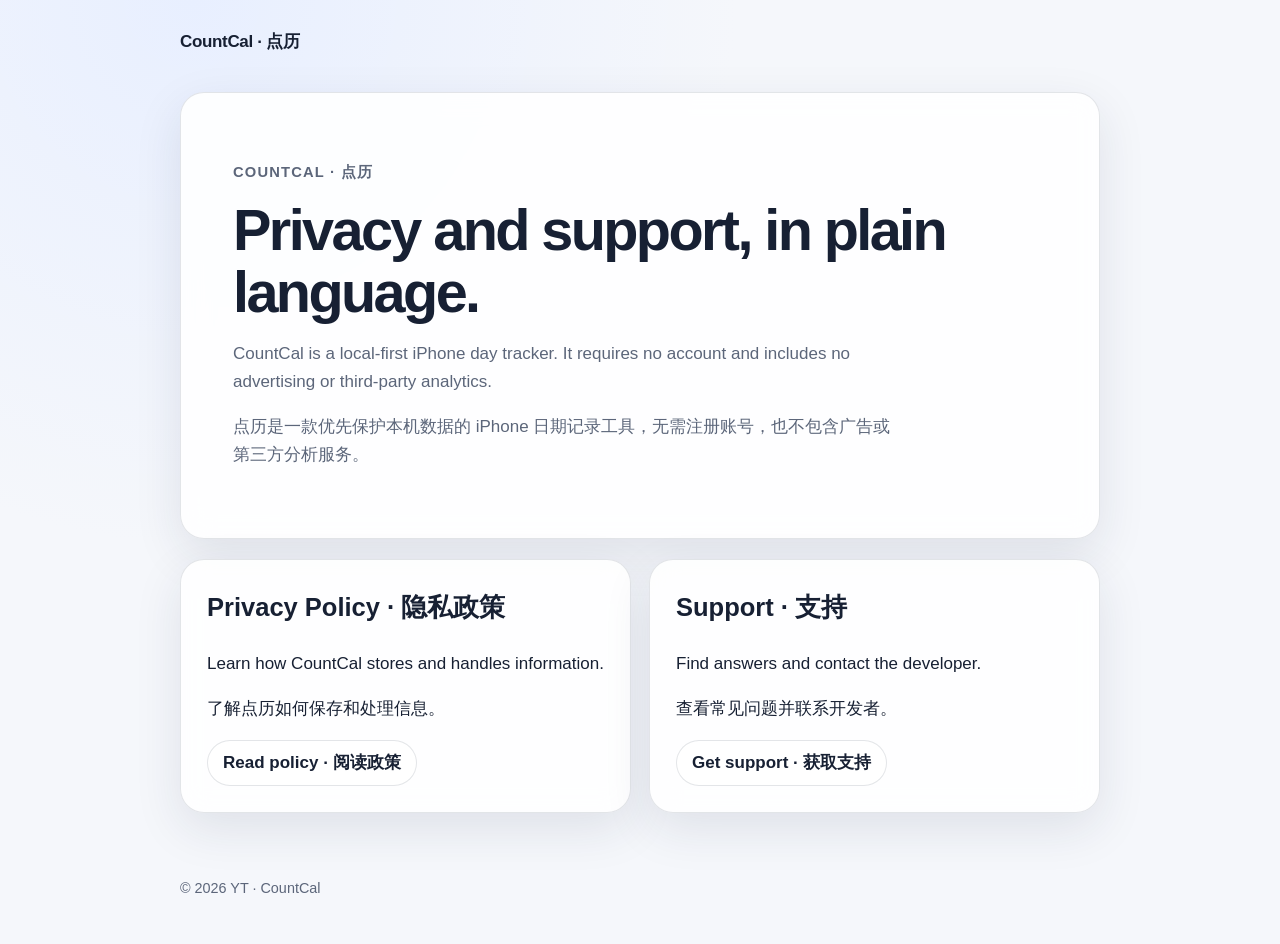
==== index.html @ 4b4889ae "Add CountCal privacy and support site" ====
<!doctype html>
<html lang="en">
<head>
  <meta charset="utf-8">
  <meta name="viewport" content="width=device-width, initial-scale=1">
  <meta name="description" content="CountCal privacy policy and support information.">
  <meta name="robots" content="index,follow">
  <title>CountCal · Privacy &amp; Support</title>
  <link rel="stylesheet" href="./styles.css">
</head>
<body>
  <header class="shell">
    <a class="brand" href="./">CountCal · 点历</a>
  </header>
  <main class="shell">
    <section class="hero">
      <p class="eyebrow">CountCal · 点历</p>
      <h1>Privacy and support, in plain language.</h1>
      <p>CountCal is a local-first iPhone day tracker. It requires no account and includes no advertising or third-party analytics.</p>
      <p lang="zh-Hans">点历是一款优先保护本机数据的 iPhone 日期记录工具，无需注册账号，也不包含广告或第三方分析服务。</p>
    </section>
    <section class="grid" aria-label="Site pages">
      <article class="card">
        <h2>Privacy Policy · 隐私政策</h2>
        <p>Learn how CountCal stores and handles information.</p>
        <p lang="zh-Hans">了解点历如何保存和处理信息。</p>
        <a class="button" href="./privacy/">Read policy · 阅读政策</a>
      </article>
      <article class="card">
        <h2>Support · 支持</h2>
        <p>Find answers and contact the developer.</p>
        <p lang="zh-Hans">查看常见问题并联系开发者。</p>
        <a class="button" href="./support/">Get support · 获取支持</a>
      </article>
    </section>
  </main>
  <footer class="shell">© 2026 YT · CountCal</footer>
</body>
</html>
---- styles.css ----
:root {
  color-scheme: light dark;
  --background: #f5f7fb;
  --surface: rgba(255, 255, 255, 0.88);
  --text: #172033;
  --muted: #5c667a;
  --border: rgba(31, 42, 68, 0.12);
  --accent: #3167d5;
  --accent-soft: #e8efff;
  --shadow: 0 16px 48px rgba(31, 42, 68, 0.1);
}

@media (prefers-color-scheme: dark) {
  :root {
    --background: #0f1420;
    --surface: rgba(24, 31, 47, 0.9);
    --text: #f4f6fb;
    --muted: #aeb8ca;
    --border: rgba(255, 255, 255, 0.11);
    --accent: #8aafff;
    --accent-soft: #1f315a;
    --shadow: 0 18px 56px rgba(0, 0, 0, 0.28);
  }
}

* { box-sizing: border-box; }

html { scroll-behavior: smooth; }

body {
  margin: 0;
  background:
    radial-gradient(circle at 15% 0%, var(--accent-soft), transparent 34rem),
    var(--background);
  color: var(--text);
  font-family: -apple-system, BlinkMacSystemFont, "Segoe UI", sans-serif;
  font-size: 17px;
  line-height: 1.65;
}

a { color: var(--accent); }

a:focus-visible {
  outline: 3px solid var(--accent);
  outline-offset: 3px;
  border-radius: 4px;
}

.shell {
  width: min(920px, calc(100% - 32px));
  margin: 0 auto;
}

header {
  padding: 28px 0 18px;
}

.brand {
  color: var(--text);
  font-weight: 760;
  letter-spacing: -0.02em;
  text-decoration: none;
}

nav {
  display: flex;
  flex-wrap: wrap;
  gap: 10px;
  margin-top: 18px;
}

nav a,
.button {
  display: inline-flex;
  align-items: center;
  min-height: 44px;
  padding: 8px 15px;
  border: 1px solid var(--border);
  border-radius: 999px;
  background: var(--surface);
  color: var(--text);
  font-weight: 650;
  text-decoration: none;
}

nav a:hover,
.button:hover { border-color: var(--accent); }

main { padding: 18px 0 64px; }

.hero,
.document,
.card {
  border: 1px solid var(--border);
  border-radius: 24px;
  background: var(--surface);
  box-shadow: var(--shadow);
  backdrop-filter: blur(14px);
}

.hero,
.document { padding: clamp(24px, 5vw, 52px); }

.hero h1,
.document h1 {
  margin: 0 0 12px;
  font-size: clamp(2rem, 6vw, 3.6rem);
  line-height: 1.08;
  letter-spacing: -0.045em;
}

.hero p { max-width: 660px; color: var(--muted); }

.grid {
  display: grid;
  grid-template-columns: repeat(2, minmax(0, 1fr));
  gap: 18px;
  margin-top: 20px;
}

.card { padding: 26px; }

.card h2 { margin-top: 0; }

.eyebrow,
.meta {
  color: var(--muted);
  font-size: 0.92rem;
}

.eyebrow {
  font-weight: 750;
  letter-spacing: 0.08em;
  text-transform: uppercase;
}

.document + .document { margin-top: 22px; }

.document h2 {
  margin: 2.1rem 0 0.6rem;
  font-size: 1.35rem;
  line-height: 1.3;
}

.document h3 {
  margin: 1.7rem 0 0.45rem;
  font-size: 1.1rem;
}

.document p,
.document li { max-width: 74ch; }

.notice {
  margin: 20px 0;
  padding: 16px 18px;
  border-left: 4px solid var(--accent);
  border-radius: 10px;
  background: var(--accent-soft);
}

footer {
  padding: 0 0 44px;
  color: var(--muted);
  font-size: 0.9rem;
}

@media (max-width: 680px) {
  body { font-size: 16px; }
  .grid { grid-template-columns: 1fr; }
  .hero, .document { border-radius: 18px; }
}
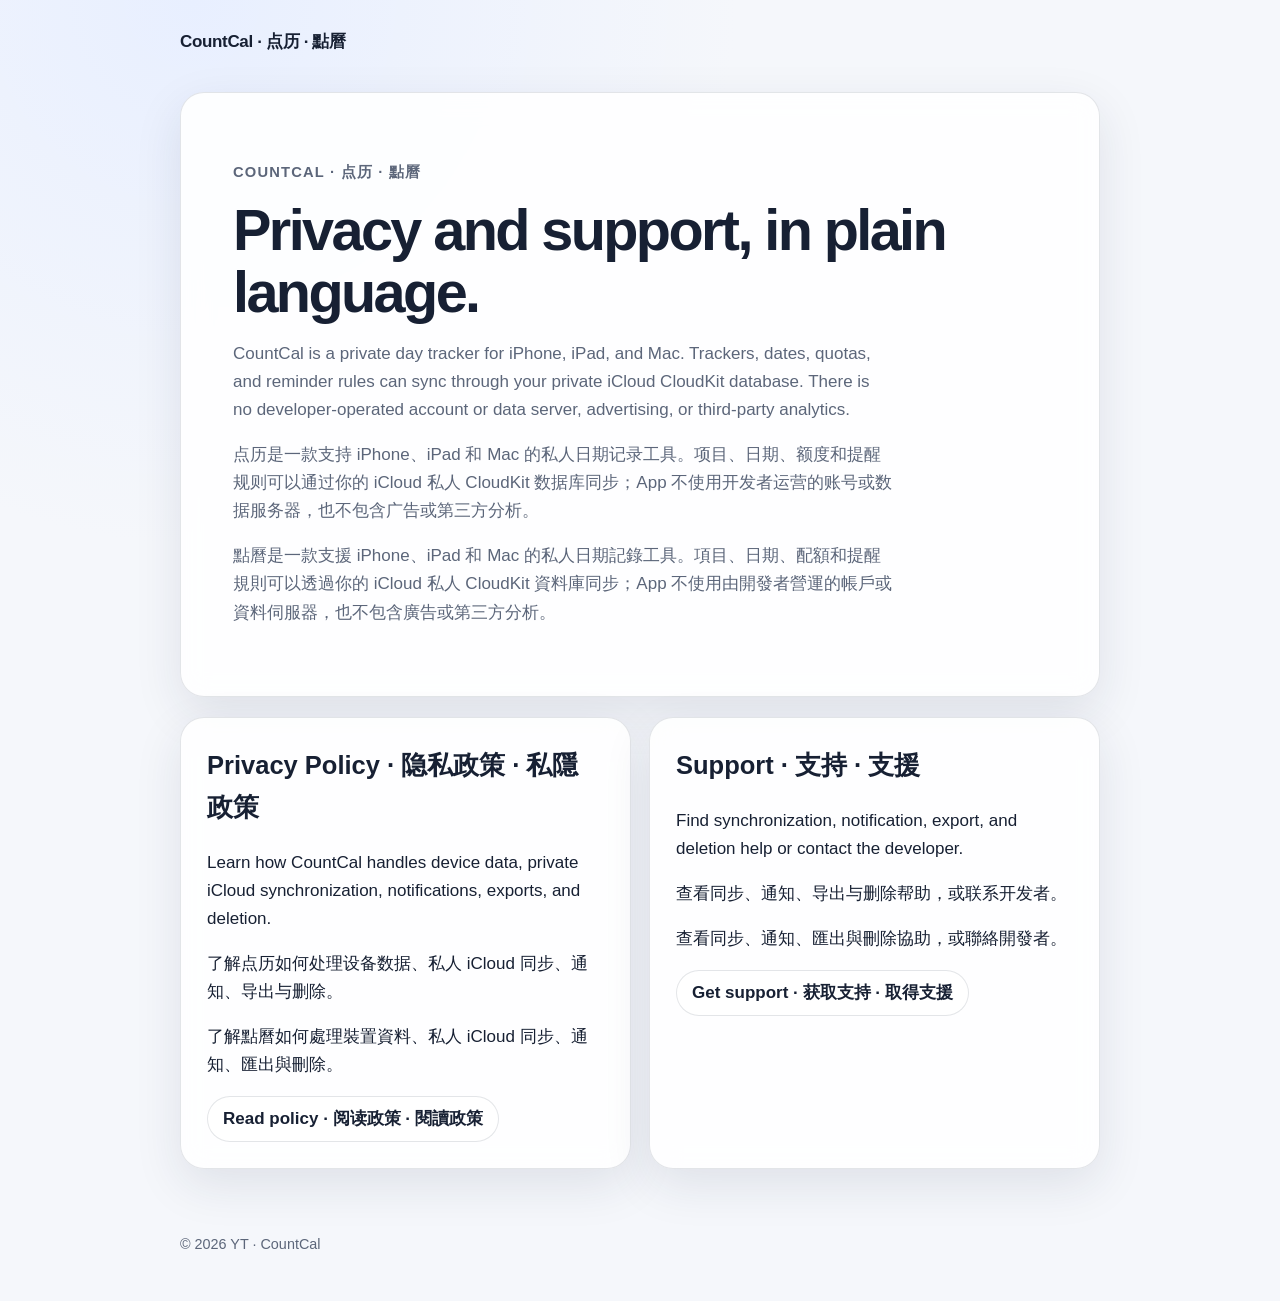
==== commit d1ef701b: "Update CountCal 1.1 site landing page Updated the description meta tag and improved multilingual sup" ====
--- a/index.html
+++ b/index.html
@@ -3,34 +3,37 @@
 <head>
   <meta charset="utf-8">
   <meta name="viewport" content="width=device-width, initial-scale=1">
-  <meta name="description" content="CountCal privacy policy and support information.">
+  <meta name="description" content="CountCal privacy policy and support information in English, Simplified Chinese, and Traditional Chinese.">
   <meta name="robots" content="index,follow">
   <title>CountCal · Privacy &amp; Support</title>
   <link rel="stylesheet" href="./styles.css">
 </head>
 <body>
   <header class="shell">
-    <a class="brand" href="./">CountCal · 点历</a>
+    <a class="brand" href="./">CountCal · 点历 · 點曆</a>
   </header>
   <main class="shell">
     <section class="hero">
-      <p class="eyebrow">CountCal · 点历</p>
+      <p class="eyebrow">CountCal · 点历 · 點曆</p>
       <h1>Privacy and support, in plain language.</h1>
-      <p>CountCal is a local-first iPhone day tracker. It requires no account and includes no advertising or third-party analytics.</p>
-      <p lang="zh-Hans">点历是一款优先保护本机数据的 iPhone 日期记录工具，无需注册账号，也不包含广告或第三方分析服务。</p>
+      <p>CountCal is a private day tracker for iPhone, iPad, and Mac. Trackers, dates, quotas, and reminder rules can sync through your private iCloud CloudKit database. There is no developer-operated account or data server, advertising, or third-party analytics.</p>
+      <p lang="zh-Hans">点历是一款支持 iPhone、iPad 和 Mac 的私人日期记录工具。项目、日期、额度和提醒规则可以通过你的 iCloud 私人 CloudKit 数据库同步；App 不使用开发者运营的账号或数据服务器，也不包含广告或第三方分析。</p>
+      <p lang="zh-Hant">點曆是一款支援 iPhone、iPad 和 Mac 的私人日期記錄工具。項目、日期、配額和提醒規則可以透過你的 iCloud 私人 CloudKit 資料庫同步；App 不使用由開發者營運的帳戶或資料伺服器，也不包含廣告或第三方分析。</p>
     </section>
     <section class="grid" aria-label="Site pages">
       <article class="card">
-        <h2>Privacy Policy · 隐私政策</h2>
-        <p>Learn how CountCal stores and handles information.</p>
-        <p lang="zh-Hans">了解点历如何保存和处理信息。</p>
-        <a class="button" href="./privacy/">Read policy · 阅读政策</a>
+        <h2>Privacy Policy · 隐私政策 · 私隱政策</h2>
+        <p>Learn how CountCal handles device data, private iCloud synchronization, notifications, exports, and deletion.</p>
+        <p lang="zh-Hans">了解点历如何处理设备数据、私人 iCloud 同步、通知、导出与删除。</p>
+        <p lang="zh-Hant">了解點曆如何處理裝置資料、私人 iCloud 同步、通知、匯出與刪除。</p>
+        <a class="button" href="./privacy/">Read policy · 阅读政策 · 閱讀政策</a>
       </article>
       <article class="card">
-        <h2>Support · 支持</h2>
-        <p>Find answers and contact the developer.</p>
-        <p lang="zh-Hans">查看常见问题并联系开发者。</p>
-        <a class="button" href="./support/">Get support · 获取支持</a>
+        <h2>Support · 支持 · 支援</h2>
+        <p>Find synchronization, notification, export, and deletion help or contact the developer.</p>
+        <p lang="zh-Hans">查看同步、通知、导出与删除帮助，或联系开发者。</p>
+        <p lang="zh-Hant">查看同步、通知、匯出與刪除協助，或聯絡開發者。</p>
+        <a class="button" href="./support/">Get support · 获取支持 · 取得支援</a>
       </article>
     </section>
   </main>
